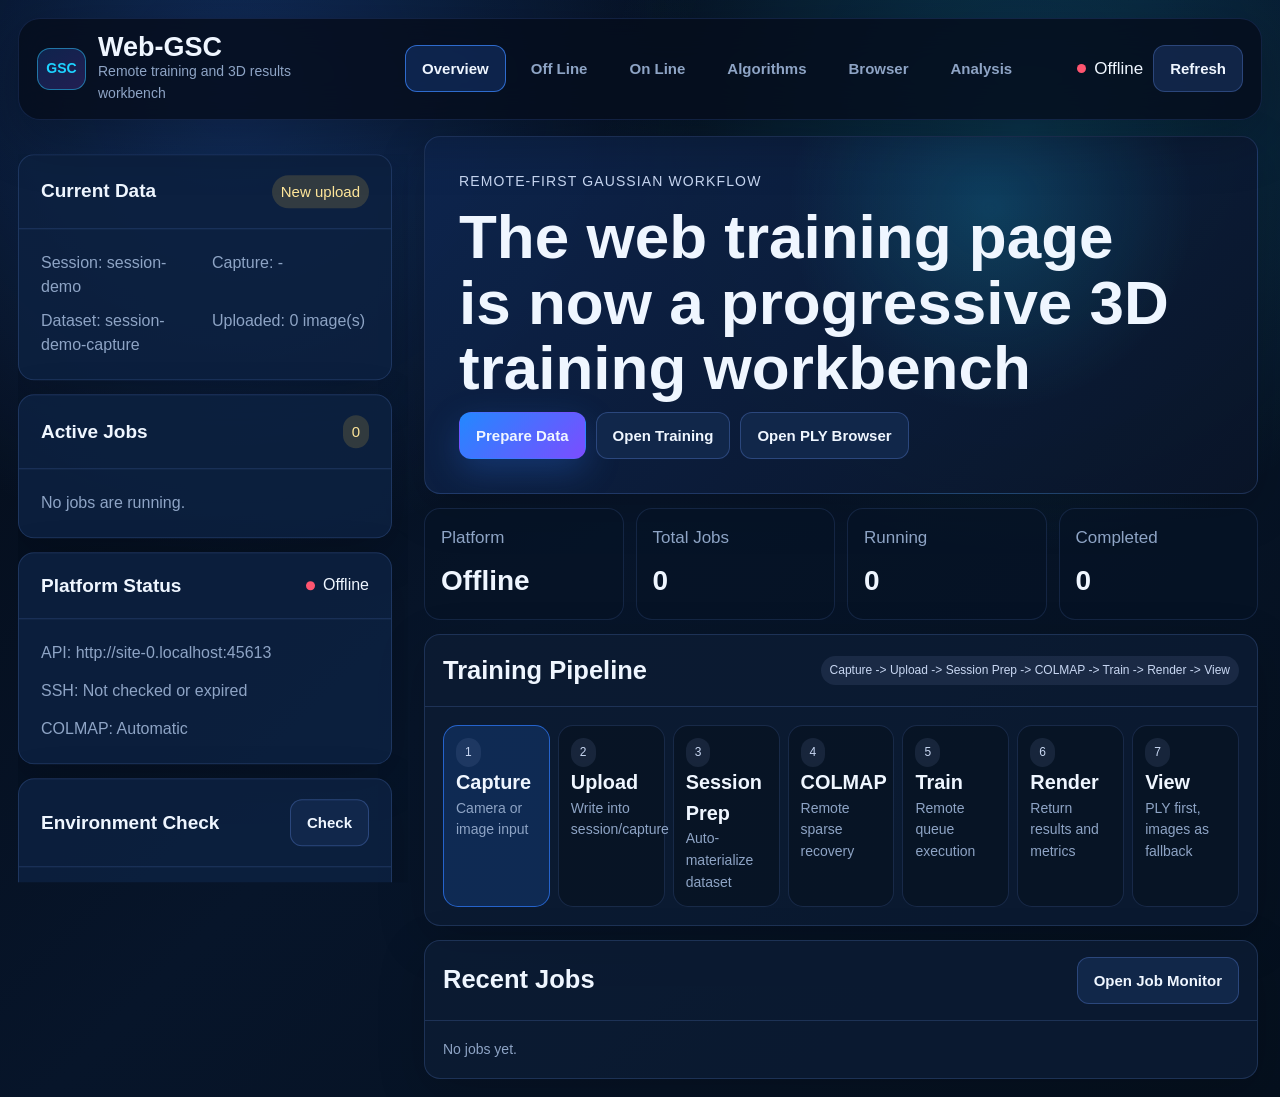
==== web/index.html @ 231d9ed7 "4/27" ====
<!DOCTYPE html>
<html lang="en">

<head>
  <meta charset="UTF-8" />
  <meta name="viewport" content="width=device-width, initial-scale=1.0" />
  <title>Web-GSC Workbench</title>
  <link rel="stylesheet" href="./styles.css" />
</head>

<body>
  <div id="app-root" class="workbench-root">
    <div class="boot-screen">
      <p class="eyebrow">Web-GSC</p>
      <h1>Starting Workbench</h1>
      <p>The unified entry is ready and no longer depends on the missing legacy script.</p>
    </div>
  </div>
  <script type="module" src="./src/core/app.js"></script>
</body>

</html>
---- web/styles.css ----
:root {
  color-scheme: dark;
  --bg: #06111f;
  --bg-2: #091a31;
  --panel: rgba(12, 28, 52, 0.84);
  --panel-2: rgba(14, 35, 65, 0.92);
  --line: rgba(119, 160, 255, 0.18);
  --line-strong: rgba(83, 139, 255, 0.52);
  --text: #eff6ff;
  --muted: #8ea4c5;
  --soft: #c8d7f2;
  --blue: #2f7dff;
  --cyan: #1dd3ff;
  --green: #2be48f;
  --yellow: #f7c948;
  --red: #ff5570;
  --violet: #8858ff;
  --shadow: 0 24px 80px rgba(0, 0, 0, 0.38);
  --radius-lg: 24px;
  --radius: 16px;
  --radius-sm: 10px;
  font-family: "Avenir Next", "PingFang SC", "Microsoft YaHei", sans-serif;
  font-size: 17px;
}

* {
  box-sizing: border-box;
}

html,
body {
  width: 100%;
  min-height: 100%;
  margin: 0;
  overflow-x: hidden;
  overflow-y: auto;
  background:
    radial-gradient(circle at 18% 8%, rgba(47, 125, 255, 0.28), transparent 32%),
    radial-gradient(circle at 80% 12%, rgba(29, 211, 255, 0.18), transparent 30%),
    linear-gradient(135deg, #040b17 0%, #07152a 48%, #05101e 100%);
  color: var(--text);
  line-height: 1.55;
}

#app-root {
  min-height: 100%;
  overflow: visible;
}

.workbench-root {
  min-height: 100%;
  overflow: visible;
}

button,
input,
select,
textarea {
  font: inherit;
}

button,
.button-link {
  border: 1px solid rgba(112, 155, 255, 0.28);
  border-radius: 12px;
  background: rgba(19, 41, 76, 0.92);
  color: var(--text);
  padding: 11px 16px;
  cursor: pointer;
  text-decoration: none;
  transition: transform 0.16s ease, border-color 0.16s ease, background 0.16s ease;
  font-size: 15px;
  font-weight: 650;
}

button:hover,
.button-link:hover {
  border-color: rgba(80, 151, 255, 0.8);
  transform: translateY(-1px);
}

button:disabled,
.button-link.disabled {
  opacity: 0.46;
  cursor: not-allowed;
  pointer-events: none;
  transform: none;
}

button.primary {
  border-color: transparent;
  background: linear-gradient(135deg, #2388ff, #7b4dff);
  box-shadow: 0 12px 34px rgba(47, 125, 255, 0.26);
}

button.danger {
  border-color: rgba(255, 85, 112, 0.38);
  background: rgba(111, 30, 48, 0.85);
}

input,
select,
textarea {
  width: 100%;
  border: 1px solid rgba(112, 155, 255, 0.2);
  border-radius: 12px;
  background: rgba(4, 12, 27, 0.72);
  color: var(--text);
  padding: 12px 13px;
  outline: none;
  font-size: 15px;
}

input[type="checkbox"] {
  width: auto;
  accent-color: var(--blue);
}

textarea {
  resize: vertical;
}

label {
  display: grid;
  gap: 7px;
  color: var(--muted);
  font-size: 14px;
}

pre {
  white-space: pre-wrap;
  word-break: break-word;
  margin: 0;
}

.boot-screen {
  width: min(760px, calc(100vw - 40px));
  margin: 20vh auto;
  padding: 34px;
  border: 1px solid var(--line);
  border-radius: var(--radius-lg);
  background: var(--panel);
  box-shadow: var(--shadow);
}

.workbench {
  min-height: 100dvh;
  padding: 18px;
  display: grid;
  grid-template-rows: auto 1fr;
  gap: 16px;
  overflow: visible;
}

.topbar {
  position: sticky;
  top: 18px;
  z-index: 20;
  display: grid;
  grid-template-columns: minmax(220px, 320px) minmax(0, 1fr) auto;
  gap: 18px;
  align-items: center;
  padding: 14px 18px;
  border: 1px solid rgba(91, 135, 255, 0.16);
  border-radius: 22px;
  background: rgba(5, 13, 28, 0.82);
  backdrop-filter: blur(18px);
  box-shadow: 0 18px 54px rgba(0, 0, 0, 0.25);
}

.brand-mark {
  display: flex;
  align-items: center;
  gap: 12px;
}

.brand-cube {
  display: grid;
  place-items: center;
  width: 50px;
  height: 42px;
  border: 1px solid rgba(42, 206, 255, 0.5);
  border-radius: 13px;
  background: linear-gradient(145deg, rgba(49, 123, 255, 0.2), rgba(137, 88, 255, 0.22));
  color: var(--cyan);
  font-weight: 800;
  font-size: 14px;
}

.brand-title {
  margin: 0;
  font-size: 27px;
  line-height: 1.05;
}

.brand-subtitle,
.eyebrow,
.panel-copy,
.muted {
  color: var(--muted);
}

.brand-subtitle,
.eyebrow,
.panel-copy {
  margin: 0;
  font-size: 14px;
}

.eyebrow {
  letter-spacing: 0.08em;
  text-transform: uppercase;
}

.nav-tabs {
  display: flex;
  justify-content: center;
  gap: 8px;
}

.nav-tab {
  border: 1px solid transparent;
  background: transparent;
  color: var(--muted);
}

.nav-tab.active {
  border-color: rgba(60, 135, 255, 0.72);
  background: rgba(38, 92, 189, 0.28);
  color: var(--text);
}

.api-chip {
  display: flex;
  align-items: center;
  gap: 10px;
  justify-content: flex-end;
  white-space: nowrap;
}

.layout {
  display: grid;
  grid-template-columns: minmax(340px, 390px) minmax(0, 1fr);
  gap: 16px;
  align-items: start;
  min-height: 0;
  overflow: visible;
}

.rail,
.main-column {
  display: grid;
  align-content: start;
  gap: 14px;
  min-height: 0;
  padding-right: 4px;
  scrollbar-gutter: stable;
}

.rail {
  font-size: 16px;
}

.rail .panel {
  background: rgba(13, 33, 64, 0.9);
}

.rail .panel.pad,
.rail .card {
  padding: 22px;
}

.rail .panel-head {
  padding: 20px 22px;
}

.rail h2 {
  font-size: 25px;
  line-height: 1.22;
}

.rail h3,
.rail .selectable-card strong {
  font-size: 19px;
  line-height: 1.25;
}

.rail .panel-copy,
.rail .muted,
.rail .eyebrow {
  font-size: 16px;
  line-height: 1.5;
}

.rail .badge {
  font-size: 15px;
}

.rail {
  position: sticky;
  top: 154px;
  max-height: calc(100dvh - 172px);
  overflow-y: auto;
  overscroll-behavior: contain;
}

.main-column {
  overflow: visible;
}

.rail::-webkit-scrollbar,
.main-column::-webkit-scrollbar,
.logs::-webkit-scrollbar,
.table-wrap::-webkit-scrollbar,
.modal::-webkit-scrollbar {
  width: 12px;
  height: 12px;
}

.rail::-webkit-scrollbar-thumb,
.main-column::-webkit-scrollbar-thumb,
.logs::-webkit-scrollbar-thumb,
.table-wrap::-webkit-scrollbar-thumb,
.modal::-webkit-scrollbar-thumb {
  border-radius: 999px;
  border: 3px solid rgba(5, 13, 28, 0.7);
  background: rgba(126, 174, 255, 0.58);
}

.panel {
  border: 1px solid var(--line);
  border-radius: var(--radius);
  background: var(--panel);
  box-shadow: 0 14px 48px rgba(0, 0, 0, 0.18);
  overflow: hidden;
}

.panel.pad,
.card {
  padding: 18px;
}

.panel-head {
  display: flex;
  align-items: center;
  justify-content: space-between;
  gap: 12px;
  padding: 16px 18px;
  border-bottom: 1px solid var(--line);
}

.panel h2,
.panel h3,
.card h3 {
  margin: 0;
}

.hero {
  min-height: 260px;
  padding: 34px;
  background:
    radial-gradient(circle at 68% 20%, rgba(29, 211, 255, 0.18), transparent 32%),
    linear-gradient(135deg, rgba(14, 37, 78, 0.92), rgba(10, 21, 40, 0.92));
}

.hero h1 {
  max-width: 720px;
  margin: 12px 0;
  font-size: clamp(34px, 5vw, 62px);
  line-height: 1.05;
}

.hero p {
  max-width: 720px;
  color: var(--soft);
}

.action-row,
.button-row {
  display: flex;
  flex-wrap: wrap;
  gap: 10px;
  align-items: center;
}

.grid {
  display: grid;
  gap: 14px;
}

.grid.two {
  grid-template-columns: repeat(2, minmax(0, 1fr));
}

.grid.three {
  grid-template-columns: repeat(3, minmax(0, 1fr));
}

.rail-facts {
  display: grid;
  grid-template-columns: repeat(2, minmax(0, 1fr));
  gap: 10px 14px;
}

.rail-facts .panel-copy {
  min-width: 0;
  overflow-wrap: anywhere;
}

.metric-grid {
  display: grid;
  grid-template-columns: repeat(4, minmax(0, 1fr));
  gap: 12px;
}

.metric {
  padding: 16px;
  border: 1px solid rgba(112, 155, 255, 0.14);
  border-radius: 16px;
  background: rgba(7, 19, 38, 0.7);
}

.metric strong {
  display: block;
  margin-top: 8px;
  font-size: 28px;
}

.status-dot {
  display: inline-flex;
  align-items: center;
  gap: 8px;
}

.status-dot::before {
  content: "";
  width: 9px;
  height: 9px;
  border-radius: 999px;
  background: var(--muted);
}

.status-dot.ok::before,
.badge.ok {
  background: rgba(43, 228, 143, 0.18);
  color: #9df5c6;
}

.status-dot.ok::before {
  background: var(--green);
}

.status-dot.warn::before {
  background: var(--yellow);
}

.status-dot.bad::before {
  background: var(--red);
}

.badge {
  display: inline-flex;
  align-items: center;
  gap: 6px;
  width: fit-content;
  padding: 5px 9px;
  border-radius: 999px;
  background: rgba(118, 144, 190, 0.14);
  color: var(--soft);
  font-size: 12px;
}

.badge.warn {
  background: rgba(247, 201, 72, 0.16);
  color: #ffe69a;
}

.badge.bad {
  background: rgba(255, 85, 112, 0.16);
  color: #ffb4c0;
}

.step-flow {
  display: grid;
  grid-template-columns: repeat(7, minmax(0, 1fr));
  gap: 8px;
}

.step {
  min-height: 92px;
  padding: 12px;
  border: 1px solid rgba(112, 155, 255, 0.16);
  border-radius: 15px;
  background: rgba(7, 18, 34, 0.72);
}

.step.active {
  border-color: rgba(47, 125, 255, 0.7);
  background: rgba(29, 79, 161, 0.3);
}

.step.done {
  border-color: rgba(43, 228, 143, 0.42);
}

.form-grid {
  display: grid;
  grid-template-columns: repeat(2, minmax(0, 1fr));
  gap: 14px;
}

.form-grid .wide,
.wide {
  grid-column: 1 / -1;
}

.algorithm-list,
.dataset-list,
.job-list {
  display: grid;
  gap: 10px;
}

.selectable-card,
.job-card {
  padding: 14px;
  border: 1px solid rgba(112, 155, 255, 0.16);
  border-radius: 15px;
  background: rgba(5, 16, 32, 0.7);
}

.selectable-card.active {
  border-color: rgba(47, 125, 255, 0.74);
  box-shadow: inset 0 0 0 1px rgba(47, 125, 255, 0.28);
}

.selectable-card button {
  width: 100%;
  margin-top: 10px;
}

.split {
  display: grid;
  grid-template-columns: minmax(0, 1fr) minmax(300px, 0.6fr);
  gap: 14px;
}

.dropzone {
  min-height: 150px;
  display: grid;
  place-items: center;
  gap: 10px;
  padding: 20px;
  border: 1px dashed rgba(99, 164, 255, 0.46);
  border-radius: 18px;
  background: rgba(11, 31, 61, 0.52);
  text-align: center;
}

.dropzone input {
  max-width: 360px;
}

.preview-grid {
  display: grid;
  grid-template-columns: repeat(auto-fill, minmax(92px, 1fr));
  gap: 10px;
}

.preview-grid img {
  width: 100%;
  aspect-ratio: 1.2;
  object-fit: cover;
  border-radius: 12px;
  border: 1px solid var(--line);
}

.video-frame,
.viewer-frame,
.result-image {
  width: 100%;
  min-height: 420px;
  border: 1px solid var(--line);
  border-radius: 18px;
  background: #030913;
}

.video-frame {
  min-height: 300px;
  object-fit: cover;
}

.result-image {
  object-fit: contain;
}

.result-surface {
  display: grid;
  gap: 10px;
}

.result-toolbar {
  display: flex;
  align-items: center;
  justify-content: space-between;
  gap: 12px;
  flex-wrap: wrap;
}

.result-surface-image .result-image {
  min-height: 300px;
  max-height: min(560px, 58vh);
}

.result-placeholder {
  display: grid;
  place-items: center;
  padding: 24px;
}

.viewer-frame.tall {
  height: calc(100vh - 220px);
  min-height: 560px;
}

.logs {
  min-height: 280px;
  max-height: 560px;
  overflow: auto;
  padding: 14px;
  border-radius: 14px;
  background: #030913;
  color: #d8e5ff;
  font-family: "SFMono-Regular", "Cascadia Code", monospace;
  font-size: 12px;
  line-height: 1.55;
}

.table-wrap {
  overflow: auto;
}

table {
  width: 100%;
  border-collapse: collapse;
  min-width: 680px;
}

th,
td {
  padding: 10px 12px;
  border-bottom: 1px solid rgba(112, 155, 255, 0.12);
  text-align: left;
  color: var(--soft);
  font-size: 13px;
}

th {
  color: var(--muted);
  font-weight: 600;
}

.command-box,
.error-box {
  border: 1px solid rgba(112, 155, 255, 0.16);
  border-radius: 15px;
  background: rgba(2, 8, 18, 0.74);
  padding: 14px;
}

.error-box {
  border-color: rgba(255, 85, 112, 0.32);
}

.modal-layer {
  position: fixed;
  inset: 0;
  z-index: 50;
  display: grid;
  place-items: center;
  padding: 20px;
  background: rgba(0, 0, 0, 0.58);
  backdrop-filter: blur(10px);
}

.modal-layer[hidden] {
  display: none;
}

.modal {
  width: min(780px, calc(100vw - 32px));
  max-height: calc(100vh - 52px);
  overflow: auto;
  border: 1px solid rgba(112, 155, 255, 0.28);
  border-radius: 24px;
  background: #07162b;
  box-shadow: var(--shadow);
}

.modal-body {
  padding: 20px;
}

.modal-footer {
  display: flex;
  justify-content: flex-end;
  gap: 10px;
  padding: 16px 20px;
  border-top: 1px solid var(--line);
}

.chart {
  width: 100%;
  height: 260px;
  border: 1px solid var(--line);
  border-radius: 16px;
  background: rgba(3, 9, 19, 0.88);
}

.hidden {
  display: none !important;
}

.toast {
  position: fixed;
  right: 20px;
  bottom: 20px;
  z-index: 60;
  width: min(460px, calc(100vw - 40px));
  padding: 16px;
  border: 1px solid var(--line-strong);
  border-radius: 18px;
  background: rgba(7, 20, 42, 0.96);
  box-shadow: var(--shadow);
}

@media (max-width: 1180px) {
  .layout {
    grid-template-columns: 1fr;
    grid-template-rows: auto;
  }

  .rail {
    position: relative;
    top: auto;
    max-height: none;
    overflow: visible;
  }

  .step-flow {
    grid-template-columns: repeat(3, minmax(0, 1fr));
  }
}

@media (max-width: 760px) {
  .workbench {
    padding: 10px;
  }

  .topbar,
  .split,
  .form-grid,
  .grid.two,
  .grid.three,
  .metric-grid,
  .rail-facts {
    grid-template-columns: 1fr;
  }

  .nav-tabs {
    justify-content: flex-start;
    overflow-x: auto;
  }

  .api-chip {
    justify-content: flex-start;
  }

  .hero {
    padding: 24px;
  }
}
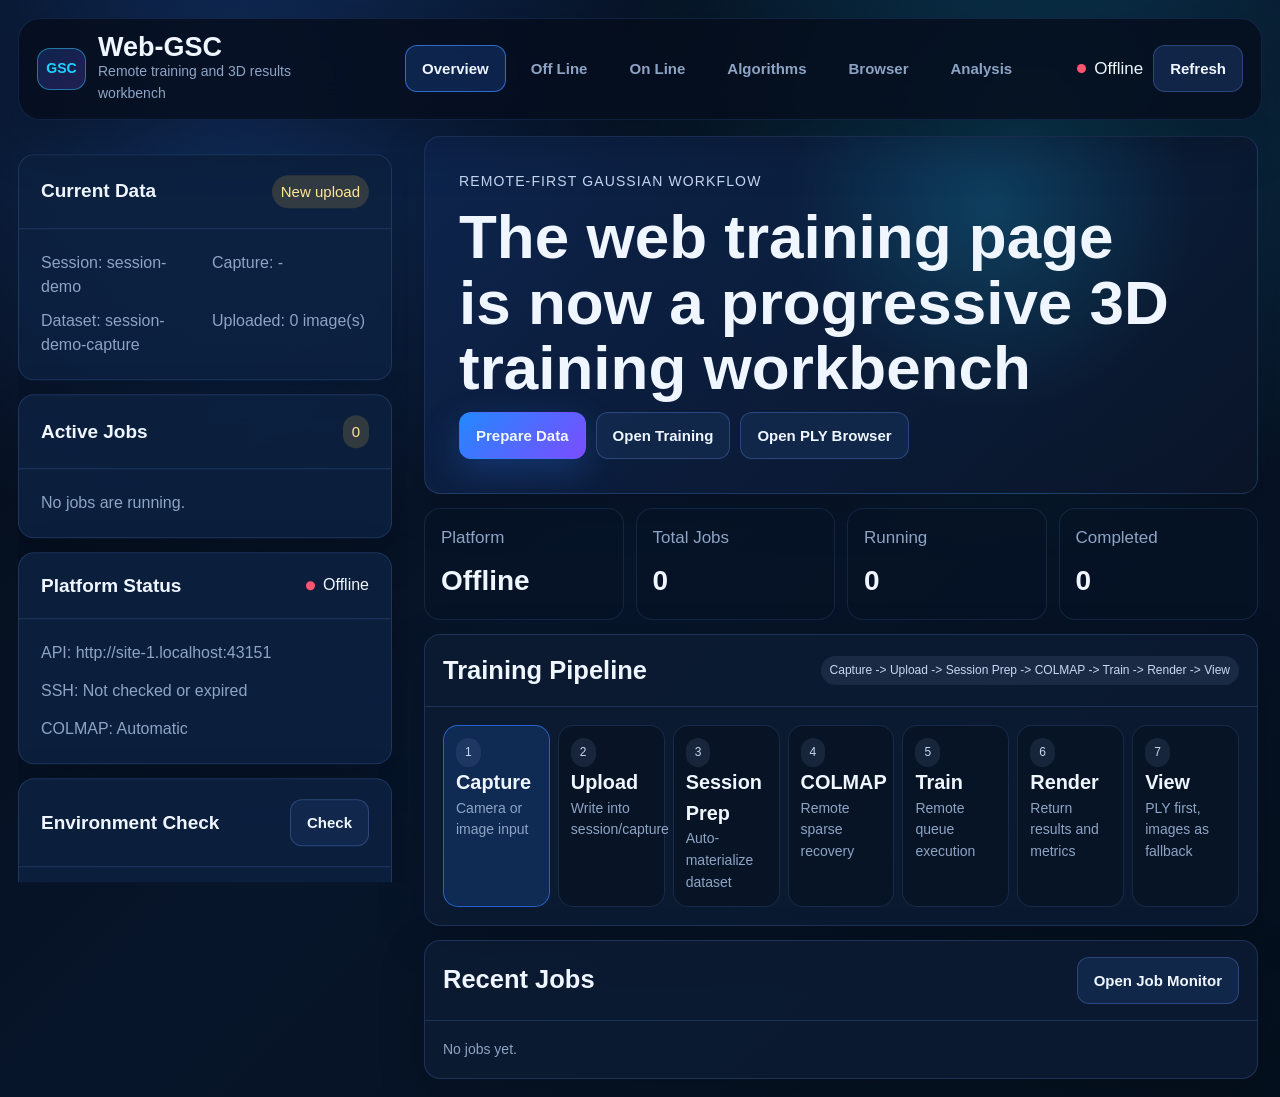
==== commit 422248bc: "Implement detached remote training and button feedback" ====
--- a/web/index.html
+++ b/web/index.html
@@ -5,7 +5,7 @@
   <meta charset="UTF-8" />
   <meta name="viewport" content="width=device-width, initial-scale=1.0" />
   <title>Web-GSC Workbench</title>
-  <link rel="stylesheet" href="./styles.css" />
+  <link rel="stylesheet" href="./styles.css?v=20260428-detached" />
 </head>
 
 <body>
@@ -16,7 +16,7 @@
       <p>The unified entry is ready and no longer depends on the missing legacy script.</p>
     </div>
   </div>
-  <script type="module" src="./src/core/app.js"></script>
+  <script type="module" src="./src/core/app.js?v=20260428-detached"></script>
 </body>
 
 </html>
--- a/web/styles.css
+++ b/web/styles.css
@@ -68,15 +68,61 @@
   padding: 11px 16px;
   cursor: pointer;
   text-decoration: none;
-  transition: transform 0.16s ease, border-color 0.16s ease, background 0.16s ease;
+  transition: transform 0.16s ease, border-color 0.16s ease, background 0.16s ease, box-shadow 0.16s ease;
   font-size: 15px;
   font-weight: 650;
+  position: relative;
+  display: inline-flex;
+  align-items: center;
+  justify-content: center;
+  gap: 8px;
 }
 
 button:hover,
 .button-link:hover {
   border-color: rgba(80, 151, 255, 0.8);
   transform: translateY(-1px);
+}
+
+button:active,
+.button-link:active,
+button.is-pressed {
+  transform: translateY(1px) scale(0.98);
+  border-color: rgba(113, 196, 255, 0.95);
+  box-shadow: 0 0 0 3px rgba(65, 143, 255, 0.18);
+}
+
+button:focus-visible,
+.button-link:focus-visible {
+  outline: 3px solid rgba(113, 196, 255, 0.58);
+  outline-offset: 2px;
+}
+
+button.is-loading {
+  border-color: rgba(113, 196, 255, 0.86);
+  box-shadow: 0 0 0 3px rgba(65, 143, 255, 0.18);
+}
+
+button.is-loading::before {
+  content: "";
+  width: 0.9em;
+  height: 0.9em;
+  border: 2px solid rgba(255, 255, 255, 0.45);
+  border-top-color: #ffffff;
+  border-radius: 50%;
+  animation: wgsc-spin 0.72s linear infinite;
+}
+
+button.is-loading::after {
+  content: "Working";
+  font-size: 0.86em;
+  opacity: 0.86;
+}
+
+@keyframes wgsc-spin {
+  to {
+    transform: rotate(360deg);
+  }
 }
 
 button:disabled,
@@ -85,6 +131,11 @@
   cursor: not-allowed;
   pointer-events: none;
   transform: none;
+}
+
+button.is-loading:disabled {
+  opacity: 0.96;
+  cursor: progress;
 }
 
 button.primary {
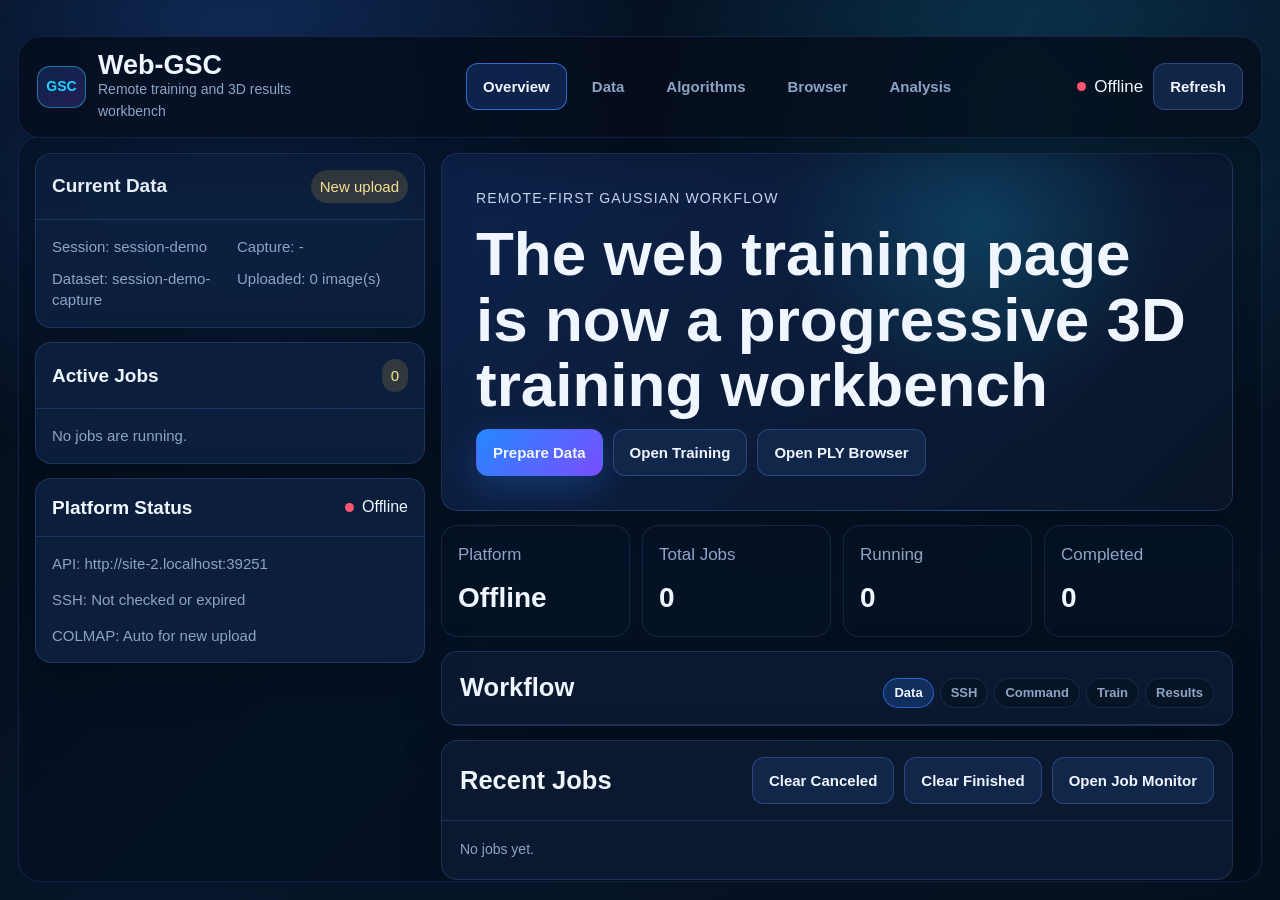
==== commit 1e0c7ac1: "Make COLMAP optional for existing remote datasets" ====
--- a/web/index.html
+++ b/web/index.html
@@ -5,7 +5,7 @@
   <meta charset="UTF-8" />
   <meta name="viewport" content="width=device-width, initial-scale=1.0" />
   <title>Web-GSC Workbench</title>
-  <link rel="stylesheet" href="./styles.css?v=20260428-detached" />
+  <link rel="stylesheet" href="./styles.css?v=20260429-colmap-optional" />
 </head>
 
 <body>
@@ -16,7 +16,7 @@
       <p>The unified entry is ready and no longer depends on the missing legacy script.</p>
     </div>
   </div>
-  <script type="module" src="./src/core/app.js?v=20260428-detached"></script>
+  <script type="module" src="./src/core/app.js?v=20260429-colmap-optional"></script>
 </body>
 
 </html>
--- a/web/styles.css
+++ b/web/styles.css
@@ -30,10 +30,10 @@
 html,
 body {
   width: 100%;
-  min-height: 100%;
+  height: 100%;
   margin: 0;
   overflow-x: hidden;
-  overflow-y: auto;
+  overflow-y: hidden;
   background:
     radial-gradient(circle at 18% 8%, rgba(47, 125, 255, 0.28), transparent 32%),
     radial-gradient(circle at 80% 12%, rgba(29, 211, 255, 0.18), transparent 30%),
@@ -43,13 +43,13 @@
 }
 
 #app-root {
-  min-height: 100%;
-  overflow: visible;
+  height: 100%;
+  overflow: hidden;
 }
 
 .workbench-root {
-  min-height: 100%;
-  overflow: visible;
+  height: 100%;
+  overflow: hidden;
 }
 
 button,
@@ -195,12 +195,12 @@
 }
 
 .workbench {
-  min-height: 100dvh;
+  height: 100dvh;
   padding: 18px;
   display: grid;
   grid-template-rows: auto 1fr;
   gap: 16px;
-  overflow: visible;
+  overflow: hidden;
 }
 
 .topbar {
@@ -289,6 +289,17 @@
   white-space: nowrap;
 }
 
+.workspace-frame {
+  min-height: 0;
+  overflow-y: auto;
+  overflow-x: hidden;
+  padding: 16px;
+  border: 1px solid rgba(91, 135, 255, 0.16);
+  border-radius: 22px;
+  background: rgba(5, 13, 28, 0.34);
+  scrollbar-gutter: stable;
+}
+
 .layout {
   display: grid;
   grid-template-columns: minmax(340px, 390px) minmax(0, 1fr);
@@ -304,8 +315,6 @@
   align-content: start;
   gap: 14px;
   min-height: 0;
-  padding-right: 4px;
-  scrollbar-gutter: stable;
 }
 
 .rail {
@@ -318,11 +327,11 @@
 
 .rail .panel.pad,
 .rail .card {
-  padding: 22px;
+  padding: 16px;
 }
 
 .rail .panel-head {
-  padding: 20px 22px;
+  padding: 16px;
 }
 
 .rail h2 {
@@ -339,8 +348,8 @@
 .rail .panel-copy,
 .rail .muted,
 .rail .eyebrow {
-  font-size: 16px;
-  line-height: 1.5;
+  font-size: 15px;
+  line-height: 1.45;
 }
 
 .rail .badge {
@@ -349,9 +358,9 @@
 
 .rail {
   position: sticky;
-  top: 154px;
-  max-height: calc(100dvh - 172px);
-  overflow-y: auto;
+  top: 0;
+  max-height: none;
+  overflow: visible;
   overscroll-behavior: contain;
 }
 
@@ -359,8 +368,7 @@
   overflow: visible;
 }
 
-.rail::-webkit-scrollbar,
-.main-column::-webkit-scrollbar,
+.workspace-frame::-webkit-scrollbar,
 .logs::-webkit-scrollbar,
 .table-wrap::-webkit-scrollbar,
 .modal::-webkit-scrollbar {
@@ -368,8 +376,7 @@
   height: 12px;
 }
 
-.rail::-webkit-scrollbar-thumb,
-.main-column::-webkit-scrollbar-thumb,
+.workspace-frame::-webkit-scrollbar-thumb,
 .logs::-webkit-scrollbar-thumb,
 .table-wrap::-webkit-scrollbar-thumb,
 .modal::-webkit-scrollbar-thumb {
@@ -531,6 +538,37 @@
   color: #ffb4c0;
 }
 
+.mini-flow {
+  display: flex;
+  flex-wrap: wrap;
+  gap: 6px;
+  margin-top: 10px;
+}
+
+.mini-step {
+  display: inline-flex;
+  align-items: center;
+  min-height: 28px;
+  padding: 4px 10px;
+  border: 1px solid rgba(112, 155, 255, 0.16);
+  border-radius: 999px;
+  background: rgba(7, 18, 34, 0.68);
+  color: var(--muted);
+  font-size: 13px;
+  font-weight: 700;
+}
+
+.mini-step.active {
+  border-color: rgba(47, 125, 255, 0.7);
+  background: rgba(47, 125, 255, 0.22);
+  color: var(--text);
+}
+
+.mini-step.done {
+  border-color: rgba(43, 228, 143, 0.38);
+  color: #9df5c6;
+}
+
 .step-flow {
   display: grid;
   grid-template-columns: repeat(7, minmax(0, 1fr));
@@ -594,6 +632,135 @@
   display: grid;
   grid-template-columns: minmax(0, 1fr) minmax(300px, 0.6fr);
   gap: 14px;
+}
+
+.compact-split {
+  grid-template-columns: repeat(2, minmax(0, 1fr));
+}
+
+.upload-method-grid {
+  display: grid;
+  grid-template-columns: repeat(2, minmax(0, 1fr));
+  gap: 14px;
+}
+
+.source-choice-grid {
+  display: grid;
+  grid-template-columns: repeat(2, minmax(0, 1fr));
+  gap: 12px;
+}
+
+.source-choice {
+  min-height: 96px;
+  justify-content: flex-start;
+  align-items: flex-start;
+  flex-direction: column;
+  text-align: left;
+  white-space: normal;
+}
+
+.source-choice span {
+  color: var(--muted);
+  font-size: 13px;
+  font-weight: 500;
+}
+
+.source-choice.active {
+  border-color: rgba(43, 228, 143, 0.48);
+  background: rgba(25, 104, 78, 0.32);
+  box-shadow: inset 0 0 0 1px rgba(43, 228, 143, 0.18);
+}
+
+.upload-method-card {
+  display: grid;
+  align-content: start;
+  gap: 14px;
+  min-height: 100%;
+  padding: 18px;
+  border: 1px solid rgba(112, 155, 255, 0.18);
+  border-radius: 16px;
+  background: rgba(5, 16, 32, 0.7);
+}
+
+.upload-method-card h3 {
+  margin: 4px 0 6px;
+  font-size: 24px;
+}
+
+.upload-main-button {
+  min-height: 52px;
+  width: 100%;
+  font-size: 16px;
+}
+
+.camera-frame {
+  min-height: 260px;
+}
+
+.flow-stage-grid {
+  display: grid;
+  gap: 8px;
+}
+
+.flow-stage-row {
+  display: grid;
+  grid-template-columns: 34px minmax(0, 1fr) auto auto auto;
+  align-items: center;
+  gap: 10px;
+  min-height: 64px;
+  padding: 10px 12px;
+  border: 1px solid rgba(112, 155, 255, 0.14);
+  border-radius: 12px;
+  background: rgba(5, 16, 32, 0.58);
+}
+
+.flow-stage-index {
+  display: grid;
+  place-items: center;
+  width: 28px;
+  height: 28px;
+  border-radius: 999px;
+  background: rgba(118, 144, 190, 0.14);
+  color: var(--soft);
+  font-weight: 800;
+}
+
+.flow-stage-main {
+  min-width: 0;
+}
+
+.flow-stage-main strong {
+  display: block;
+  margin-bottom: 2px;
+}
+
+.flow-stage-main .panel-copy {
+  overflow: hidden;
+  text-overflow: ellipsis;
+  white-space: nowrap;
+}
+
+.flow-preview {
+  width: 58px;
+  height: 38px;
+  object-fit: cover;
+  border: 1px solid var(--line);
+  border-radius: 8px;
+  background: #030913;
+}
+
+.stage-empty {
+  min-width: 58px;
+  color: var(--muted);
+  font-size: 13px;
+  text-align: center;
+}
+
+.compact-button {
+  min-height: 34px;
+  padding: 7px 10px;
+  border-radius: 10px;
+  font-size: 13px;
 }
 
 .dropzone {
@@ -694,21 +861,33 @@
 table {
   width: 100%;
   border-collapse: collapse;
-  min-width: 680px;
+  min-width: 760px;
 }
 
 th,
 td {
-  padding: 10px 12px;
+  padding: 9px 10px;
   border-bottom: 1px solid rgba(112, 155, 255, 0.12);
   text-align: left;
   color: var(--soft);
   font-size: 13px;
+  vertical-align: middle;
 }
 
 th {
   color: var(--muted);
   font-weight: 600;
+}
+
+.job-table .panel-copy {
+  font-size: 12px;
+}
+
+.table-actions {
+  display: flex;
+  flex-wrap: nowrap;
+  gap: 6px;
+  align-items: center;
 }
 
 .command-box,
@@ -721,6 +900,28 @@
 
 .error-box {
   border-color: rgba(255, 85, 112, 0.32);
+}
+
+.error-banner {
+  border-color: rgba(255, 85, 112, 0.42);
+  background: rgba(50, 15, 28, 0.92);
+}
+
+.error-banner:focus {
+  outline: 3px solid rgba(255, 85, 112, 0.34);
+  outline-offset: 2px;
+}
+
+.error-banner-body {
+  display: grid;
+  gap: 10px;
+  padding: 14px 18px 18px;
+}
+
+.error-banner summary {
+  cursor: pointer;
+  color: var(--soft);
+  font-weight: 700;
 }
 
 .modal-layer {
@@ -797,10 +998,6 @@
     max-height: none;
     overflow: visible;
   }
-
-  .step-flow {
-    grid-template-columns: repeat(3, minmax(0, 1fr));
-  }
 }
 
 @media (max-width: 760px) {
@@ -810,6 +1007,9 @@
 
   .topbar,
   .split,
+  .upload-method-grid,
+  .source-choice-grid,
+  .flow-stage-row,
   .form-grid,
   .grid.two,
   .grid.three,
@@ -830,4 +1030,14 @@
   .hero {
     padding: 24px;
   }
-}
+
+  .flow-stage-row {
+    grid-template-columns: 34px minmax(0, 1fr);
+  }
+
+  .flow-stage-row .badge,
+  .flow-stage-row .compact-button,
+  .stage-empty {
+    justify-self: start;
+  }
+}
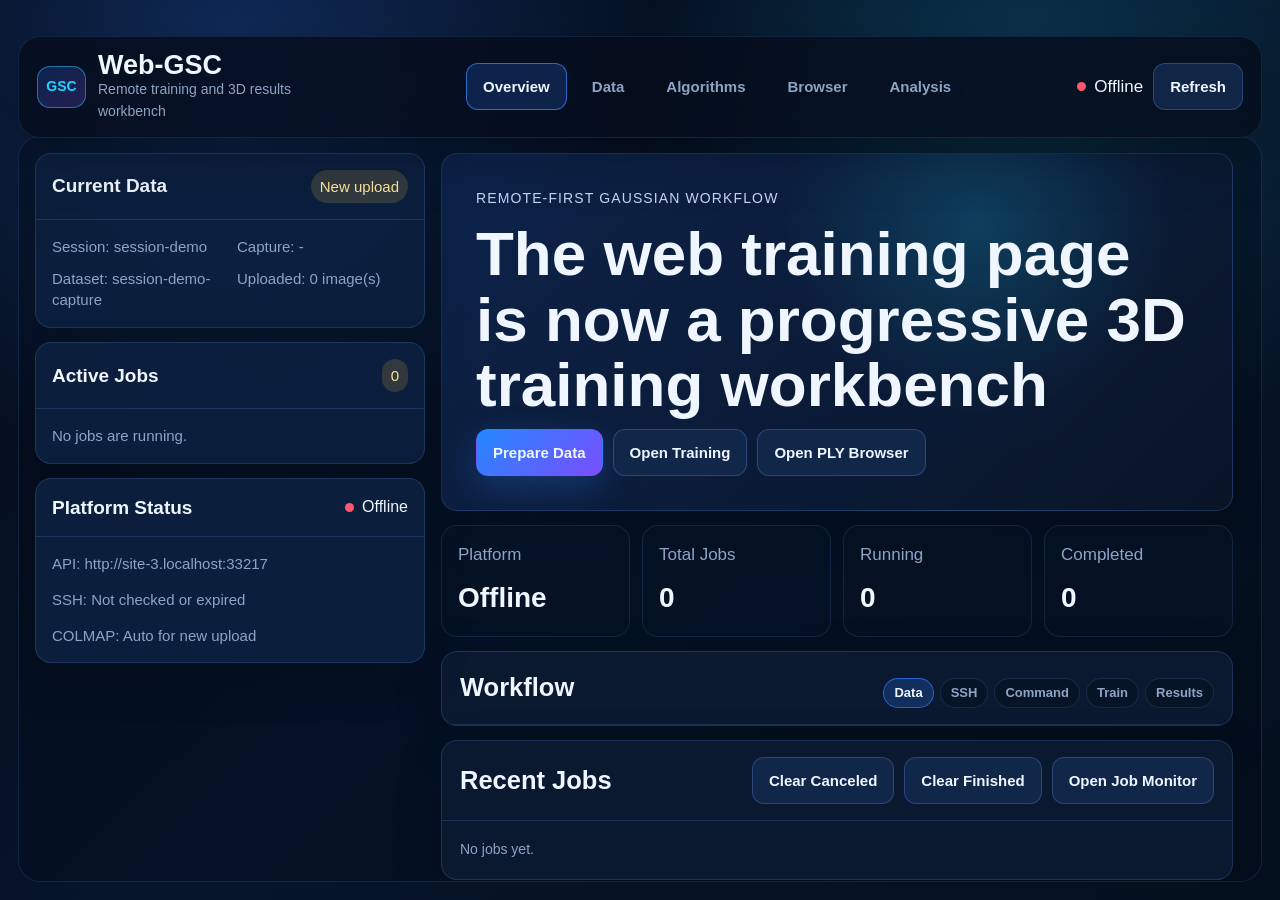
==== commit 44d82525: "更新样式链接和脚本版本，添加命令预览部分的修改按钮" ====
--- a/web/index.html
+++ b/web/index.html
@@ -5,7 +5,7 @@
   <meta charset="UTF-8" />
   <meta name="viewport" content="width=device-width, initial-scale=1.0" />
   <title>Web-GSC Workbench</title>
-  <link rel="stylesheet" href="./styles.css?v=20260429-colmap-optional" />
+  <link rel="stylesheet" href="./styles.css?v=20260430-command-edit" />
 </head>
 
 <body>
@@ -16,7 +16,7 @@
       <p>The unified entry is ready and no longer depends on the missing legacy script.</p>
     </div>
   </div>
-  <script type="module" src="./src/core/app.js?v=20260429-colmap-optional"></script>
+  <script type="module" src="./src/core/app.js?v=20260430-command-edit"></script>
 </body>
 
 </html>
--- a/web/styles.css
+++ b/web/styles.css
@@ -898,6 +898,16 @@
   padding: 14px;
 }
 
+.command-editor {
+  width: 100%;
+  min-height: 160px;
+  resize: vertical;
+  font-family: "SFMono-Regular", Consolas, "Liberation Mono", monospace;
+  font-size: 12px;
+  line-height: 1.55;
+  white-space: pre;
+}
+
 .error-box {
   border-color: rgba(255, 85, 112, 0.32);
 }
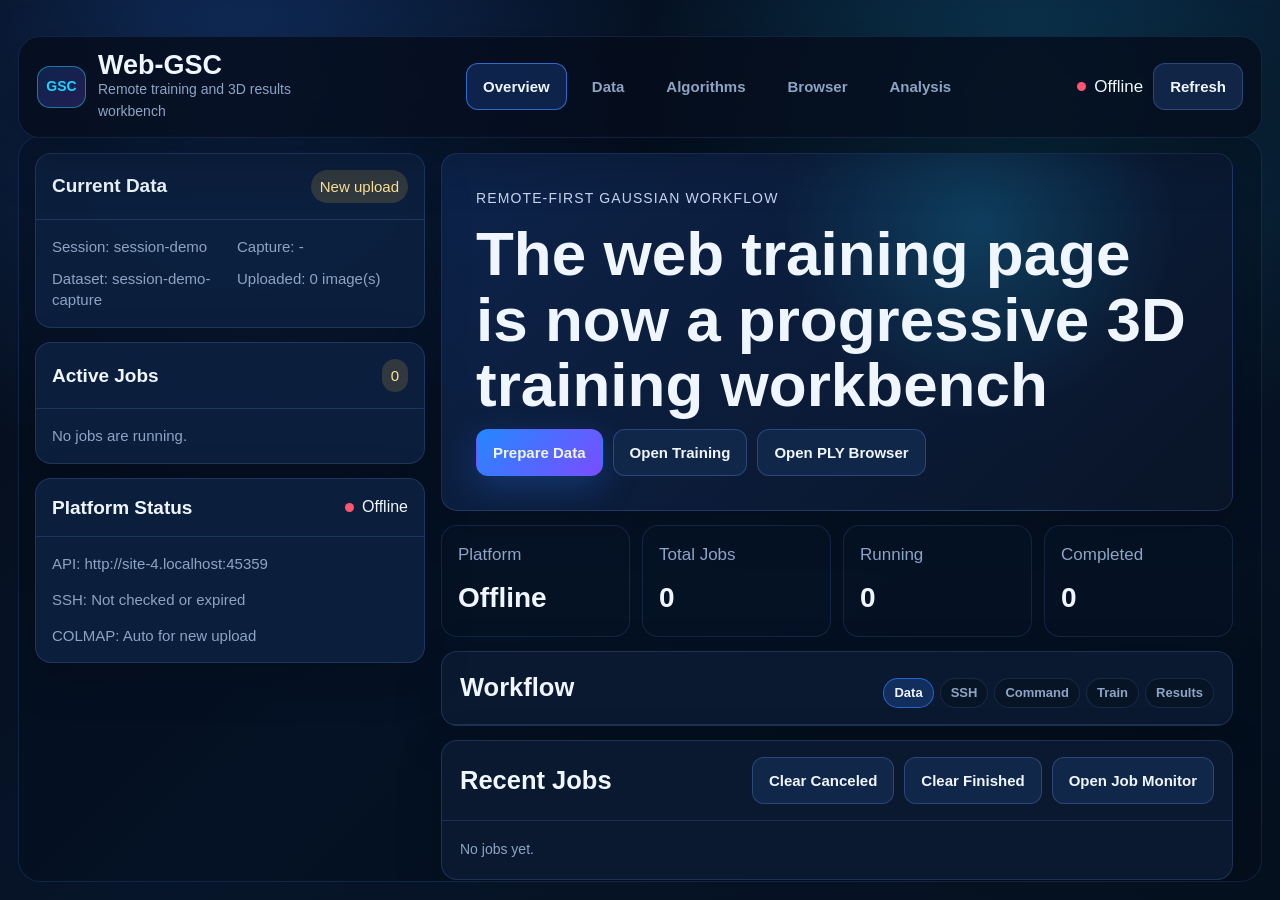
==== commit bc3585f4: "添加对 tmux 的支持，包括会话管理和附加命令，更新相关样式和前端显示" ====
--- a/web/index.html
+++ b/web/index.html
@@ -16,7 +16,7 @@
       <p>The unified entry is ready and no longer depends on the missing legacy script.</p>
     </div>
   </div>
-  <script type="module" src="./src/core/app.js?v=20260430-command-edit"></script>
+  <script type="module" src="./src/core/app.js?v=20260502-tmux"></script>
 </body>
 
 </html>
--- a/web/styles.css
+++ b/web/styles.css
@@ -908,6 +908,22 @@
   white-space: pre;
 }
 
+.tmux-attach-box {
+  border: 1px solid rgba(93, 214, 180, 0.24);
+  border-radius: 14px;
+  background: rgba(6, 32, 30, 0.58);
+  display: grid;
+  gap: 8px;
+  padding: 12px;
+}
+
+.tmux-attach-box pre {
+  margin: 0;
+  overflow-x: auto;
+  white-space: pre-wrap;
+  word-break: break-word;
+}
+
 .error-box {
   border-color: rgba(255, 85, 112, 0.32);
 }
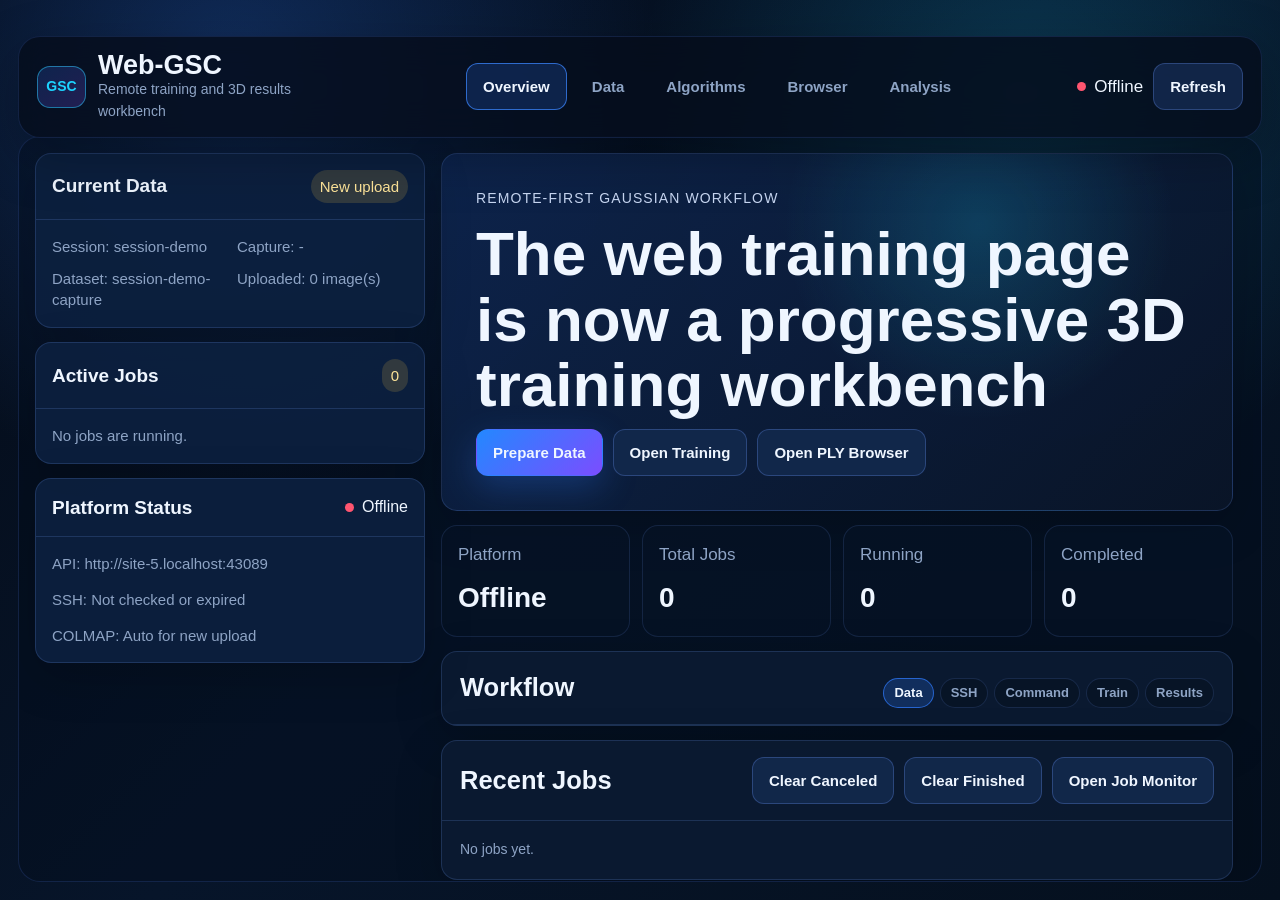
==== commit fac5c74c: "Pause result polling and export Gaussian PLY from GSLightning" ====
--- a/web/index.html
+++ b/web/index.html
@@ -16,7 +16,7 @@
       <p>The unified entry is ready and no longer depends on the missing legacy script.</p>
     </div>
   </div>
-  <script type="module" src="./src/core/app.js?v=20260502-tmux"></script>
+  <script type="module" src="./src/core/app.js?v=20260510-result-viewer-poll"></script>
 </body>
 
 </html>
--- a/web/styles.css
+++ b/web/styles.css
@@ -516,6 +516,22 @@
   background: var(--red);
 }
 
+.download-progress {
+  width: min(360px, 100%);
+  height: 8px;
+  overflow: hidden;
+  border: 1px solid rgba(112, 155, 255, 0.18);
+  border-radius: 999px;
+  background: rgba(4, 12, 27, 0.72);
+}
+
+.download-progress > div {
+  height: 100%;
+  border-radius: inherit;
+  background: linear-gradient(90deg, var(--blue), var(--cyan));
+  transition: width 0.25s ease;
+}
+
 .badge {
   display: inline-flex;
   align-items: center;
@@ -828,6 +844,27 @@
 .result-surface-image .result-image {
   min-height: 300px;
   max-height: min(560px, 58vh);
+}
+
+.render-image-grid {
+  display: grid;
+  grid-template-columns: repeat(auto-fill, minmax(140px, 1fr));
+  gap: 10px;
+}
+
+.render-image-thumb {
+  display: block;
+  border: 1px solid var(--line);
+  border-radius: 10px;
+  overflow: hidden;
+  background: #030913;
+}
+
+.render-image-thumb img {
+  display: block;
+  width: 100%;
+  aspect-ratio: 1.4;
+  object-fit: cover;
 }
 
 .result-placeholder {
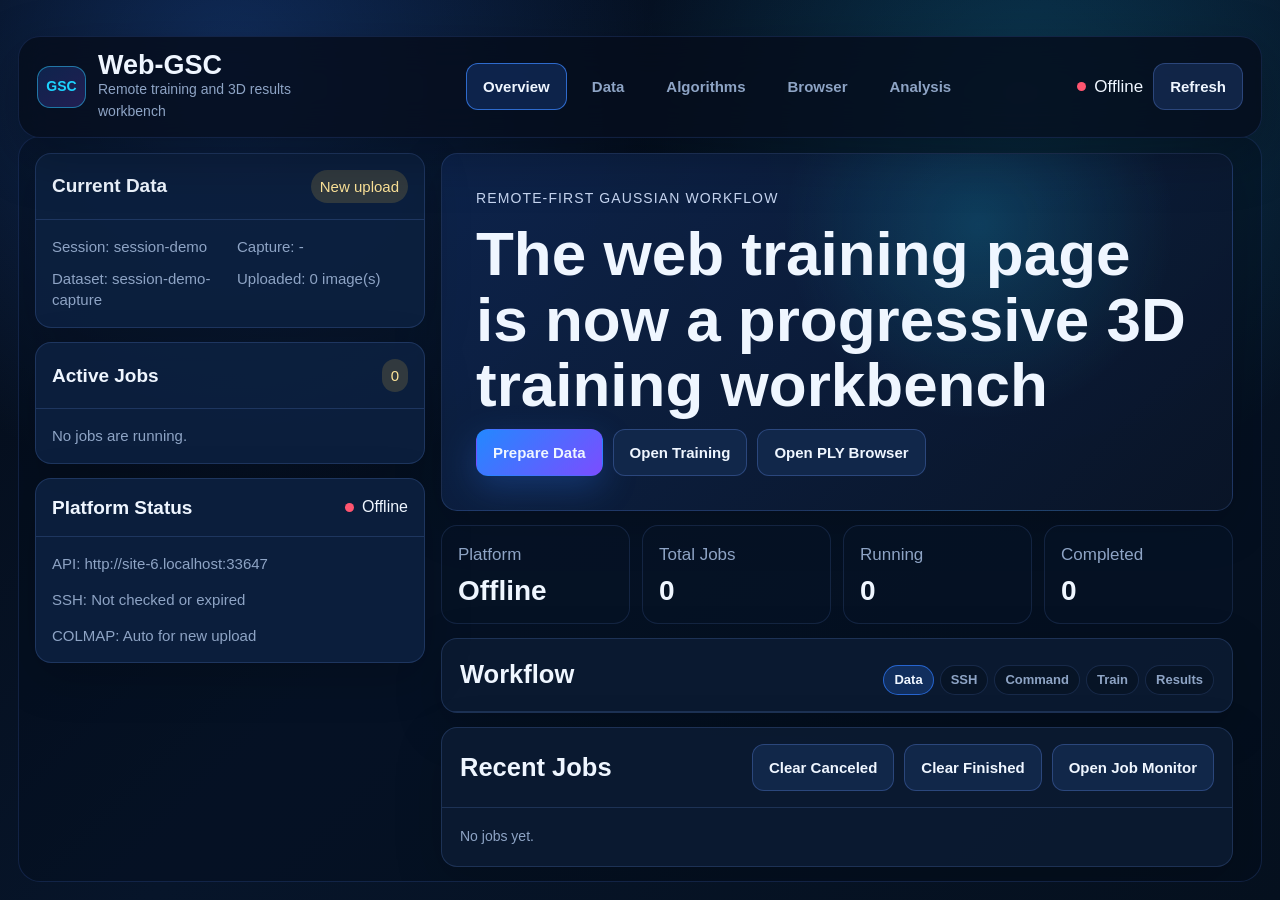
==== commit 82814721: "Remove data result echo and cap auto reattach retries" ====
--- a/web/index.html
+++ b/web/index.html
@@ -16,7 +16,7 @@
       <p>The unified entry is ready and no longer depends on the missing legacy script.</p>
     </div>
   </div>
-  <script type="module" src="./src/core/app.js?v=20260510-result-viewer-poll"></script>
+  <script type="module" src="./src/core/app.js?v=20260519-reattach-limit"></script>
 </body>
 
 </html>
--- a/web/styles.css
+++ b/web/styles.css
@@ -472,16 +472,33 @@
 }
 
 .metric {
+  min-width: 0;
   padding: 16px;
   border: 1px solid rgba(112, 155, 255, 0.14);
   border-radius: 16px;
   background: rgba(7, 19, 38, 0.7);
+  overflow: hidden;
 }
 
 .metric strong {
   display: block;
   margin-top: 8px;
   font-size: 28px;
+  line-height: 1.1;
+  overflow-wrap: anywhere;
+  word-break: break-word;
+  font-variant-numeric: tabular-nums;
+}
+
+.analysis-metric strong {
+  font-size: 24px;
+}
+
+.analysis-metric .panel-copy {
+  min-width: 0;
+  overflow: hidden;
+  text-overflow: ellipsis;
+  white-space: nowrap;
 }
 
 .status-dot {
@@ -619,6 +636,18 @@
   grid-column: 1 / -1;
 }
 
+.nested-detail {
+  margin-top: 14px;
+  padding-top: 14px;
+  border-top: 1px solid rgba(112, 155, 255, 0.14);
+}
+
+.nested-detail summary {
+  cursor: pointer;
+  color: var(--soft);
+  font-weight: 700;
+}
+
 .algorithm-list,
 .dataset-list,
 .job-list {
@@ -909,11 +938,28 @@
   color: var(--soft);
   font-size: 13px;
   vertical-align: middle;
+  overflow-wrap: anywhere;
+  word-break: break-word;
 }
 
 th {
   color: var(--muted);
   font-weight: 600;
+}
+
+.analysis-table {
+  min-width: 640px;
+}
+
+.analysis-table td:not(:first-child) {
+  font-variant-numeric: tabular-nums;
+  max-width: 140px;
+}
+
+.analysis-summary-row td {
+  color: #f2f7ff;
+  font-weight: 800;
+  background: rgba(47, 125, 255, 0.08);
 }
 
 .job-table .panel-copy {
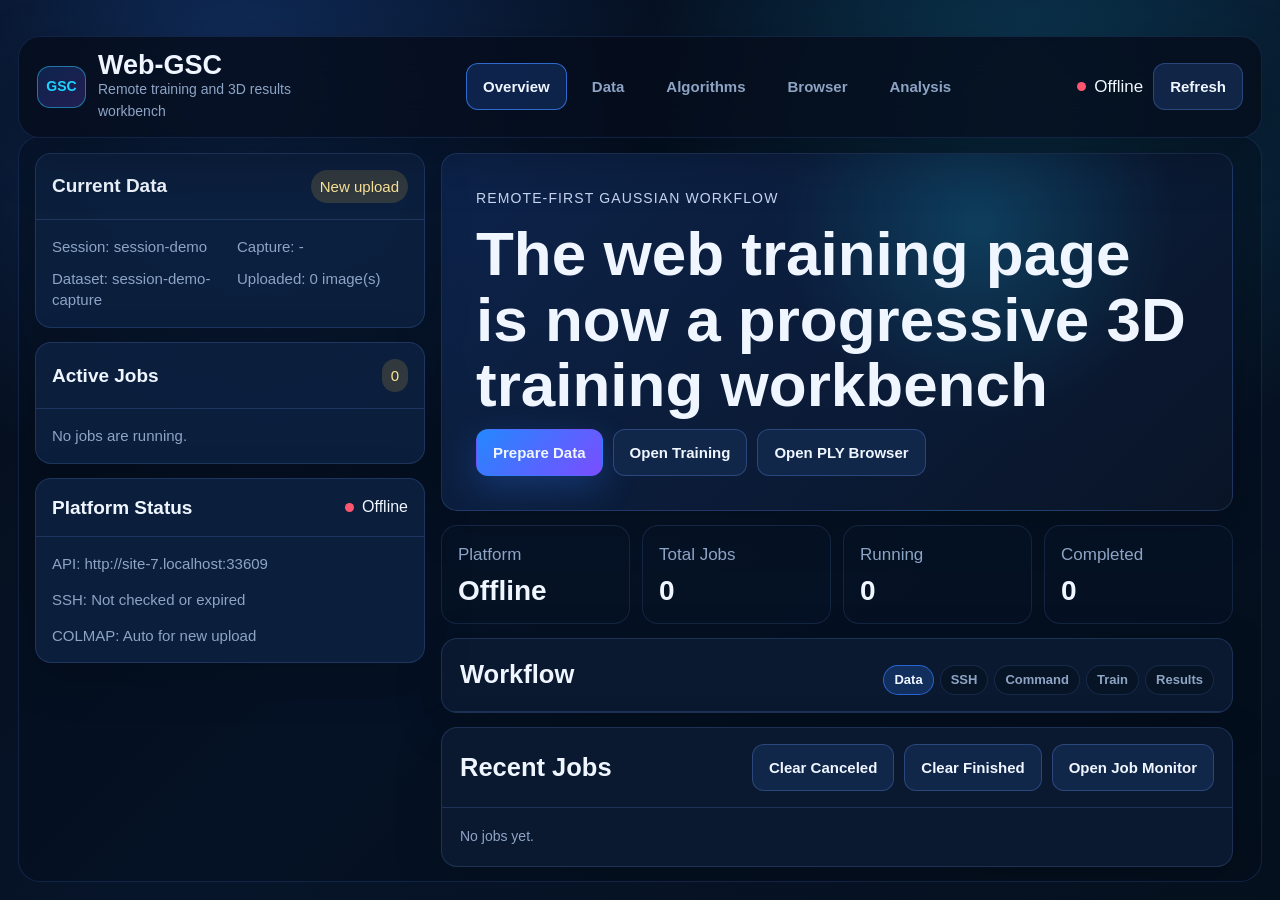
==== commit 257e00a4: "Fix remote monitor job iteration and reattach retries" ====
--- a/web/index.html
+++ b/web/index.html
@@ -16,7 +16,7 @@
       <p>The unified entry is ready and no longer depends on the missing legacy script.</p>
     </div>
   </div>
-  <script type="module" src="./src/core/app.js?v=20260519-reattach-limit"></script>
+  <script type="module" src="./src/core/app.js?v=20260519-monitor-fix"></script>
 </body>
 
 </html>
